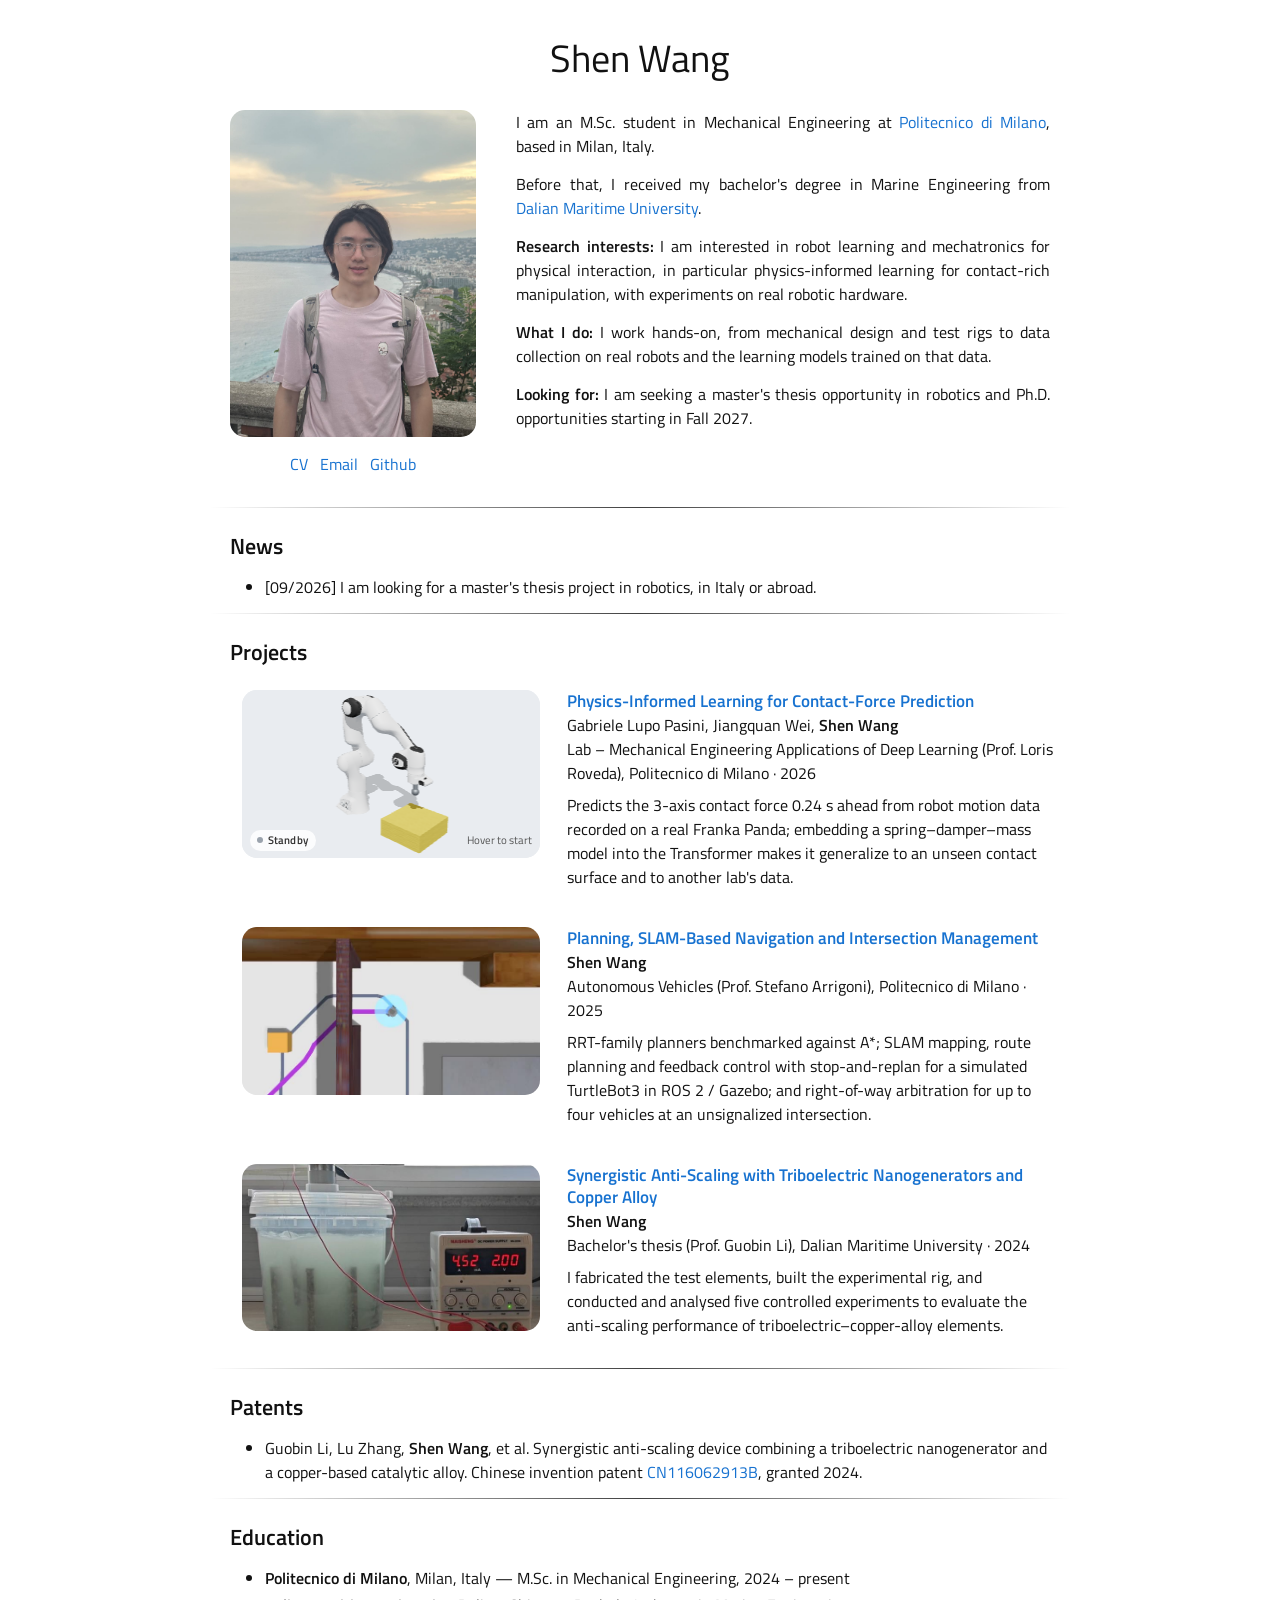
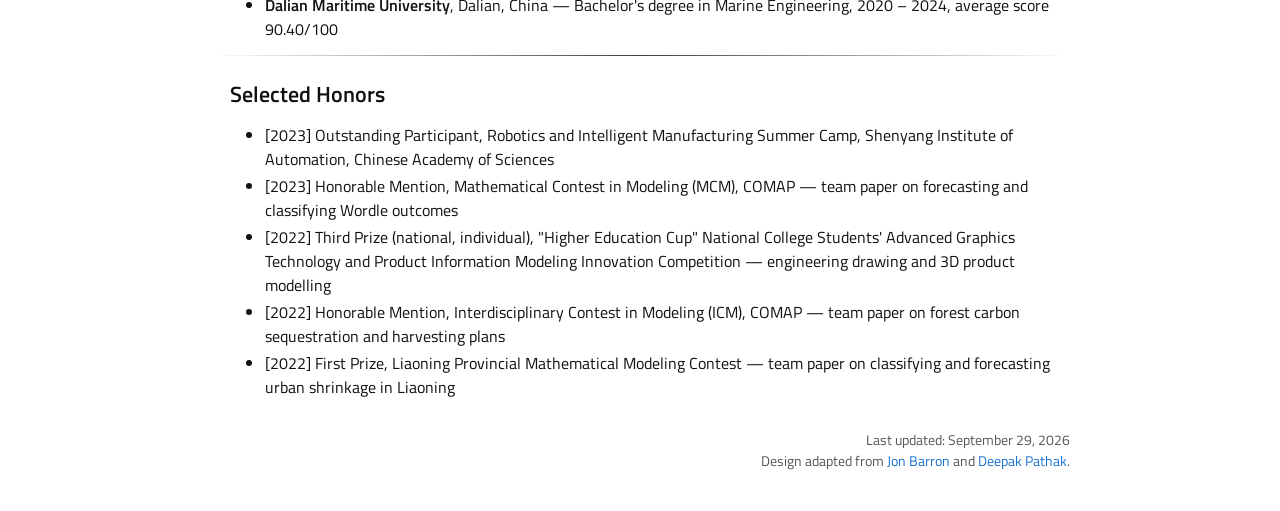
==== index.html @ 91e1607f "Personal academic homepage Static site (HTML, CSS, a little JavaScript; no build step): home page wi" ====
<!DOCTYPE html>
<html lang="en">

<head>
  <meta charset="utf-8">
  <meta name="viewport" content="width=device-width, initial-scale=1">
  <title>Shen Wang</title>
  <meta name="description" content="Shen Wang — M.Sc. student in Mechanical Engineering at Politecnico di Milano.">
  <meta property="og:type" content="website">
  <meta property="og:site_name" content="Shen Wang">
  <meta property="og:title" content="Shen Wang">
  <meta property="og:description" content="Shen Wang — M.Sc. student in Mechanical Engineering at Politecnico di Milano.">
  <meta property="og:url" content="https://shenwang-robotics.github.io/">
  <meta property="og:image" content="https://shenwang-robotics.github.io/images/og_card.jpg">
  <meta property="og:image:width" content="1200">
  <meta property="og:image:height" content="630">
  <meta name="twitter:card" content="summary_large_image">
  <link rel="icon" href="images/favicon.svg" type="image/svg+xml">
  <link href="https://fonts.googleapis.com/css?family=Titillium+Web:400,600,400italic,600italic,300,300italic" rel="stylesheet">
  <link href="css/style.css?v=20260928b" rel="stylesheet">
</head>

<body>
<div class="page">

  <!-- ======================= HEADER + INTRO ======================= -->
  <h1 class="page-title">Shen Wang</h1>

  <section class="intro">
    <div class="intro-side">
      <img src="images/profile.jpg" width="1298" height="1730" alt="Shen Wang">
      <p class="links">
        <a href="data/CV.pdf">CV</a>
        <!-- email: js/site.js builds the mailto from data-user (before @) and data-domain (after @) -->
        <a class="email" data-user="shenw2835" data-domain="gmail.com" href="#">Email</a>
        <!-- GitHub profile not linked yet; for now this points back to the site itself -->
        <a href="./">Github</a>
      </p>
    </div>

    <div class="intro-bio">
      <p>I am an M.Sc. student in Mechanical Engineering at
        <a href="https://www.polimi.it/en">Politecnico di Milano</a>, based in Milan, Italy.
      </p>
      <p>Before that, I received my bachelor's degree in Marine Engineering from
        <a href="https://english.dlmu.edu.cn/">Dalian Maritime University</a>.
      </p>

      <p><strong>Research interests:</strong> I am interested in robot learning and mechatronics for physical interaction,
        in particular physics-informed learning for contact-rich manipulation, with experiments on real robotic hardware.</p>
      <p><strong>What I do:</strong> I work hands-on, from mechanical design and test rigs to
        data collection on real robots and the learning models trained on that data.</p>
      <p><strong>Looking for:</strong> I am seeking a master's thesis opportunity in robotics and Ph.D. opportunities starting in Fall 2027.</p>
    </div>
  </section>

  <hr>

  <!-- ======================= NEWS ======================= -->
  <h2 class="section-title">News</h2>
  <ul class="news">
    <li>[09/2026] I am looking for a master's thesis project in robotics, in Italy or abroad.</li>
    <!-- 模板：
    <li>[09/2026] Started my M.Sc. thesis at <a href="#">Lab name</a>.</li>
    -->

    <!-- 条目多了以后，把旧的折叠起来：
    <li><button class="linklike" data-toggle="news-more">---- show more ----</button></li>
    <div id="news-more" hidden>
      <li>[MM/YYYY] older item</li>
    </div>
    -->
  </ul>

  <hr>

  <!-- ======================= PROJECTS ======================= -->
  <!-- 对应原站的 Publications。以后有论文了，上面再加一个同结构的 Publications 区块即可。 -->
  <h2 class="section-title">Projects</h2>

  <!-- ========== Deep Learning Lab (2026) — detail page: projects/dl_lab/ ========== -->
  <article class="project" id="dl_lab">
    <div class="project-media">
      <!-- 交互缩略图（js/franka_teaser.js）：鼠标移上去开始按压，点击进入项目页。触屏上保持待命，点击直接跳转。 -->
      <a href="projects/dl_lab/" class="sim sim-compact" data-assets="assets/panda/" data-touch="link"
         aria-label="Physics-informed Transformer project page">
        <img class="sim-fallback" src="images/project_placeholder.svg" alt="">
        <span class="sim-hud">
          <span class="sim-state">Standby</span>
          <span class="sim-hint">Hover to start</span>
        </span>
      </a>
    </div>
    <div class="project-text">
      <h3 class="project-title"><a href="projects/dl_lab/">Physics-Informed Learning for Contact-Force Prediction</a></h3>
      <p class="project-meta">
        Gabriele Lupo Pasini, Jiangquan Wei, <strong>Shen Wang</strong><br>
        Lab – Mechanical Engineering Applications of Deep Learning (Prof. Loris Roveda), Politecnico di Milano · 2026
      </p>
      <p>
        Predicts the 3-axis contact force 0.24&nbsp;s ahead from robot motion data recorded on a real Franka Panda;
        embedding a spring–damper–mass model into the Transformer makes it generalize to an unseen contact surface and to another lab's data.
      </p>
    </div>
  </article>

  <!-- ========== Autonomous Vehicles course projects (2025) — detail page: projects/av_projects/ ========== -->
  <article class="project" id="av_projects">
    <div class="project-media">
      <a href="projects/av_projects/" aria-label="Autonomous Vehicles course projects page">
        <video data-hover data-src="images/av_projects/teaser.mp4" poster="images/av_projects/teaser_poster.jpg"
               width="640" height="360" playsinline loop muted preload="none"></video>
      </a>
    </div>
    <div class="project-text">
      <h3 class="project-title"><a href="projects/av_projects/">Planning, SLAM-Based Navigation and Intersection Management</a></h3>
      <p class="project-meta">
        <strong>Shen Wang</strong><br>
        Autonomous Vehicles (Prof. Stefano Arrigoni), Politecnico di Milano · 2025
      </p>
      <p>
        RRT-family planners benchmarked against A*; SLAM mapping, route planning and feedback control with
        stop-and-replan for a simulated TurtleBot3 in ROS&nbsp;2 / Gazebo; and right-of-way arbitration for up to four
        vehicles at an unsignalized intersection.
      </p>
    </div>
  </article>

  <!-- ========== B.Eng. thesis (2024) — detail page: projects/bsc_thesis/ ========== -->
  <article class="project" id="bsc_thesis">
    <div class="project-media">
      <a href="projects/bsc_thesis/" aria-label="Bachelor's thesis project page">
        <img src="images/bsc_thesis/thumb.jpg" alt="Test rig for the anti-scaling experiment" width="694" height="390" loading="lazy">
      </a>
    </div>
    <div class="project-text">
      <h3 class="project-title"><a href="projects/bsc_thesis/">Synergistic Anti-Scaling with Triboelectric Nanogenerators and Copper Alloy</a></h3>
      <p class="project-meta">
        <strong>Shen Wang</strong><br>
        Bachelor's thesis (Prof. Guobin Li), Dalian Maritime University · 2024
      </p>
      <p>
        I fabricated the test elements, built the experimental rig, and conducted and analysed five controlled
        experiments to evaluate the anti-scaling performance of triboelectric–copper-alloy elements.
      </p>
    </div>
  </article>

  <!-- ========== 项目模板 B：循环短视频（推荐，有 demo 视频就用这个） ==========
       视频放 images/<项目名>/teaser.mp4，压缩命令见 README。
       data-src + data-autoplay：滚动到屏幕内才加载并播放；换成 data-hover：鼠标移上去才播放，移开回到封面（触屏上仍自动播放）。
       标题和缩略图都链接到详情页 projects/<id>/index.html（复制 projects/dl_lab/ 改）。

  <article class="project" id="PROJECTID">
    <div class="project-media">
      <a href="projects/PROJECTID/">
        <video data-autoplay data-src="images/PROJECTID/teaser.mp4" poster="images/project_placeholder.svg"
               playsinline loop muted preload="none"></video>
      </a>
    </div>
    <div class="project-text">
      <h3 class="project-title"><a href="projects/PROJECTID/">Project Title</a></h3>
      <p class="project-meta">
        <strong>Shen Wang</strong>, Teammate A, Teammate B<br>
        Course / Lab, Politecnico di Milano · 2026<br>
        <span class="award">Optional: grade / award line</span>
      </p>
      <p>
        <a href="data/PROJECTID_report.pdf">report</a> |
        <a href="https://github.com/...">code</a>
      </p>
    </div>
  </article>
  -->

  <!-- ========== 论文条目额外用到的 bibtex 折叠（以后用） ==========
      <button class="linklike" data-toggle="PAPERID_bib">bibtex</button>
      <pre id="PAPERID_bib" class="bib" hidden>
@article{...}
      </pre>
  -->

  <hr>

  <!-- ======================= PATENTS ======================= -->
  <h2 class="section-title">Patents</h2>
  <ul class="plain-list">
    <li>Guobin Li, Lu Zhang, <strong>Shen Wang</strong>, et al. Synergistic anti-scaling device combining a triboelectric
      nanogenerator and a copper-based catalytic alloy. Chinese invention patent
      <a href="https://patents.google.com/patent/CN116062913B/en">CN116062913B</a>, granted 2024.</li>
  </ul>

  <hr>

  <!-- ======================= EDUCATION ======================= -->
  <h2 class="section-title">Education</h2>
  <ul class="plain-list">
    <li><strong>Politecnico di Milano</strong>, Milan, Italy — M.Sc. in Mechanical Engineering, 2024 – present</li>
    <li><strong>Dalian Maritime University</strong>, Dalian, China — Bachelor's degree in Marine Engineering, 2020 – 2024,
      average score 90.40/100</li>
  </ul>

  <!-- ======================= HONORS ======================= -->
  <hr>
  <h2 class="section-title">Selected Honors</h2>
  <ul class="plain-list">
    <li>[2023] Outstanding Participant, Robotics and Intelligent Manufacturing Summer Camp, Shenyang Institute of Automation, Chinese Academy of Sciences</li>
    <li>[2023] Honorable Mention, Mathematical Contest in Modeling (MCM), COMAP — team paper on forecasting and classifying Wordle outcomes</li>
    <li>[2022] Third Prize (national, individual), "Higher Education Cup" National College Students' Advanced Graphics Technology and Product Information Modeling Innovation Competition — engineering drawing and 3D product modelling</li>
    <li>[2022] Honorable Mention, Interdisciplinary Contest in Modeling (ICM), COMAP — team paper on forest carbon sequestration and harvesting plans</li>
    <li>[2022] First Prize, Liaoning Provincial Mathematical Modeling Contest — team paper on classifying and forecasting urban shrinkage in Liaoning</li>
  </ul>

  <p class="footer">
    Last updated: September 29, 2026<br>
    Design adapted from <a href="https://jonbarron.info/">Jon Barron</a> and
    <a href="https://www.cs.cmu.edu/~dpathak/">Deepak Pathak</a>.
  </p>

</div>

<script src="js/site.js?v=20260928a"></script>
</body>
</html>
---- css/style.css ----
/* Design credits: Jon Barron, Deepak Pathak, Abhishek Kar, Saurabh Gupta.
   Same look as the classic table-based template, rebuilt with flexbox so it works on phones. */

:root {
  --link: #1772d0;
  --link-hover: #f09228;
  --text: #111;
  --muted: #555;
  --font: 'Titillium Web', Verdana, Helvetica, sans-serif;
}

* { box-sizing: border-box; }

html { color-scheme: light; }

body {
  margin: 0;
  background: #fff;
  color: var(--text);
  font-family: var(--font);
  font-size: 16px;
  font-weight: 400;
  line-height: 1.5;
}

a { color: var(--link); text-decoration: none; }
a:focus, a:hover { color: var(--link-hover); }

strong { font-weight: 600; }

.page {
  max-width: 900px;
  margin: 0 auto;
  padding: 20px 20px 40px;
}

/* ---------- header + intro ---------- */

.page-title {
  margin: 16px 0 8px;
  text-align: center;
  font-size: 38px;
  font-weight: 400;
  line-height: 1.2;
}

.intro {
  display: flex;
  gap: 40px;
  padding: 20px;
}

.intro-side { flex: 0 0 30%; min-width: 0; text-align: center; }
.intro-side img { width: 100%; border-radius: 15px; display: block; }
.intro-side .links {
  display: flex;
  flex-wrap: wrap;
  justify-content: center;
  gap: 4px 12px;
  margin: 14px 0 0;
  line-height: 1.7;
}
.intro-side .links a { white-space: nowrap; }

.intro-bio { flex: 1; min-width: 0; text-align: justify; }
.intro-bio p { margin: 0 0 14px; }

/* ---------- sections ---------- */

hr {
  border: 0;
  height: 1px;
  margin: 8px 0;
  background-image: linear-gradient(to right, rgba(0,0,0,0), rgba(0,0,0,0.75), rgba(0,0,0,0));
}

.section-title {
  margin: 0;
  padding: 14px 10px 6px 20px;
  font-size: 22px;
  font-weight: 600;
}

.section-note { margin: 0; padding: 0 20px 4px; color: var(--muted); }

.news, .plain-list { margin: 6px 0 14px; padding: 0 20px 0 55px; }
.news li, .plain-list li { margin: 3px 0; }

/* ---------- project rows (the "Publications" table in the original) ---------- */

.project {
  display: flex;
  gap: 10px;
  padding: 15px;
}

.project-media { flex: 0 0 40%; min-width: 0; text-align: center; }
.project-media img,
.project-media video {
  width: 90%;
  border-radius: 15px;
  display: block;
  margin: 0 auto;
  background: #eee;
}

.project-text { flex: 1; min-width: 0; }
.project-text p { margin: 0 0 8px; }

.project-title {
  margin: 0;
  font-size: 17px;
  font-weight: 600;
  line-height: 1.35;
}

.project-meta { color: var(--text); }
.award { color: rgb(255, 100, 100); font-weight: 600; }

.details { text-align: justify; font-style: italic; }

pre.bib {
  margin: 8px 0 0;
  padding: 10px;
  overflow-x: auto;
  font-size: 13px;
  background: #f6f6f6;
  border-radius: 6px;
}

/* "abstract | bibtex" style toggles: buttons that look like links */
button.linklike {
  padding: 0;
  border: 0;
  background: none;
  color: var(--link);
  font: inherit;
  cursor: pointer;
}
button.linklike:hover, button.linklike:focus { color: var(--link-hover); }

/* ---------- misc ---------- */

/* Unfilled placeholder — search the HTML for "todo" to find them all. */
.todo { background: #fff3bf; border-radius: 3px; padding: 0 3px; }

.footer {
  margin: 30px 0 0;
  text-align: right;
  font-size: 14px;
  color: var(--muted);
}

/* ---------- phones ---------- */

@media (max-width: 700px) {
  .page { padding: 12px 16px 32px; }
  .page-title { font-size: 30px; }
  .intro { flex-direction: column; gap: 18px; padding: 12px 0; }
  .intro-side { flex: none; }
  .intro-side img { max-width: 160px; margin: 0 auto; }
  .intro-bio { text-align: left; }
  .section-title { padding-left: 0; }
  .section-note { padding-left: 0; }
  .news, .plain-list { padding: 0 0 0 22px; }
  .project { flex-direction: column; padding: 14px 0; }
  .project-media { flex: none; }
  .project-media img, .project-media video { width: 100%; }
  .details { text-align: left; }
}

/* ======================================================================
   Project pages (projects/<id>/index.html)
   ====================================================================== */

.pp-back { margin: 4px 0 0; font-size: 15px; }

.pp-header { text-align: center; padding: 10px 20px 0; }
.pp-title {
  margin: 14px 0 12px;
  font-size: 32px;
  font-weight: 600;
  line-height: 1.25;
}
.pp-authors { margin: 0 0 4px; font-size: 18px; }
.pp-affil { margin: 0 0 4px; color: var(--muted); }
.pp-header .award { margin: 0; }

.pp-teaser { max-width: 720px; margin: 24px auto 8px; padding: 0 20px; }
.pp-teaser img, .pp-teaser video {
  width: 100%;
  border-radius: 15px;
  display: block;
  background: #eee;
}

.pp-section { padding: 0 20px; }
.pp-section h2 { margin: 26px 0 8px; font-size: 22px; font-weight: 600; }
.pp-section p { margin: 0 0 12px; text-align: justify; }
.pp-section ul { margin: 0 0 12px; padding-left: 24px; }
.pp-section li { margin: 4px 0; }

.pp-section p.pp-eq { text-align: center; margin: 10px 0 14px; font-size: 17px; }

figure { margin: 18px 0; }
figure img { width: 100%; display: block; border-radius: 6px; }
figure.fig-mid { max-width: 680px; margin-left: auto; margin-right: auto; }
figure.fig-narrow { max-width: 420px; margin-left: auto; margin-right: auto; }
.fig-row { display: flex; flex-wrap: wrap; gap: 12px; justify-content: center; margin: 14px 0 18px; }
.fig-row img { flex: 1 1 220px; max-width: 280px; min-width: 0; height: auto; align-self: flex-start; border: 1px solid #ddd; border-radius: 6px; }
figcaption { margin-top: 8px; font-size: 14px; color: var(--muted); text-align: justify; }

/* looping clips: two figures (image or clip) side by side that stack on narrow screens */
video, img { height: auto; } /* width/height attributes only set the aspect ratio, so the box keeps its shape before the media loads */
figure video { width: 100%; display: block; border-radius: 6px; background: #eee; }
.fig-row-video { align-items: flex-start; gap: 16px; }
.fig-row-video figure { flex: 1 1 260px; max-width: 360px; min-width: 0; margin: 0; }
.fig-row-video figure img,
.fig-row-video figure video { width: 100%; max-width: none; border: 1px solid #ddd; }
figure.fig-framed img, figure.fig-framed video { border: 1px solid #ddd; } /* white-background clip on its own */

/* wide content scrolls inside its own box, never the page */
.scroll-x { overflow-x: auto; }
.scroll-x > svg { min-width: 680px; width: 100%; height: auto; display: block; }

table.results {
  width: 100%;
  min-width: 560px;
  border-collapse: collapse;
  font-size: 15px;
}
table.results th, table.results td { padding: 6px 10px; text-align: center; }
table.results th:first-child, table.results td:first-child { text-align: left; }
table.results thead th { border-bottom: 1px solid #333; font-weight: 600; }
table.results tbody tr.group td {
  padding-top: 12px;
  text-align: left;
  font-weight: 600;
  border-bottom: 1px solid #ccc;
}
table.results td.best { font-weight: 600; }
table.results td.base { color: var(--muted); }
table.results td.fail { color: rgb(255, 100, 100); }

@media (max-width: 700px) {
  .pp-header { padding: 6px 0 0; }
  .pp-title { font-size: 25px; }
  .pp-authors { font-size: 16px; }
  .pp-teaser, .pp-section { padding: 0; }
  .pp-section p, figcaption { text-align: left; }
}
sup { line-height: 0; }

/* ---------- interactive teaser ---------- */
.sim {
  position: relative;
  aspect-ratio: 16 / 9;
  max-width: 100%;
  border-radius: 15px;
  overflow: hidden;
  background: #e9ecf0;
  cursor: pointer;
  touch-action: pan-y;
}
.sim canvas { position: absolute; inset: 0; width: 100%; height: 100%; display: block; }
.sim .sim-fallback { width: 100%; height: 100%; object-fit: cover; border-radius: 0; }
.sim.sim-ready .sim-fallback { display: none; }
.sim-hud {
  position: absolute; left: 14px; right: 14px; bottom: 12px;
  display: flex; justify-content: space-between; align-items: center; gap: 10px;
  font-size: 13px; pointer-events: none; opacity: 0;
}
.sim.sim-ready .sim-hud { opacity: 1; }
.sim-state {
  padding: 3px 10px 3px 22px; border-radius: 999px; position: relative;
  background: rgba(255,255,255,0.82); color: #333; font-weight: 600; letter-spacing: 0.02em;
}
.sim-state::before {
  content: ""; position: absolute; left: 9px; top: 50%; width: 7px; height: 7px; margin-top: -3.5px;
  border-radius: 50%; background: #9aa3ad; transition: background 0.25s;
}
.sim.sim-running .sim-state::before { background: #2fb36a; }
.sim-hint { color: #555; transition: opacity 0.3s; }
.sim.sim-running .sim-hint { opacity: 0; }

/* homepage thumbnail variant */
.project-media .sim { display: block; width: 90%; margin: 0 auto; color: inherit; }
.sim-compact .sim-hud { left: 8px; right: 8px; bottom: 7px; font-size: 11px; }
.sim-compact .sim-state { padding: 2px 8px 2px 18px; }
.sim-compact .sim-state::before { left: 7px; width: 6px; height: 6px; margin-top: -3px; }
@media (max-width: 700px) { .project-media .sim { width: 100%; } }

/* transparent variant (project page): no backdrop box; the canvas fades out at its edges so the floor shadow
   never ends in a straight cut */
.sim-transparent { background: none; border-radius: 0; overflow: visible; margin-bottom: 30px; }
.sim-transparent canvas {
  -webkit-mask-image: linear-gradient(to right, transparent 0, #000 12%, #000 88%, transparent 100%),
                      linear-gradient(to bottom, transparent 0, #000 4%, #000 92%, transparent 100%);
  -webkit-mask-composite: source-in;
  mask-image: linear-gradient(to right, transparent 0, #000 12%, #000 88%, transparent 100%),
              linear-gradient(to bottom, transparent 0, #000 4%, #000 92%, transparent 100%);
  mask-composite: intersect;
}
.sim-transparent .sim-hud { justify-content: center; gap: 14px; bottom: -26px; }
.sim-transparent .sim-state { background: #eef0f3; }
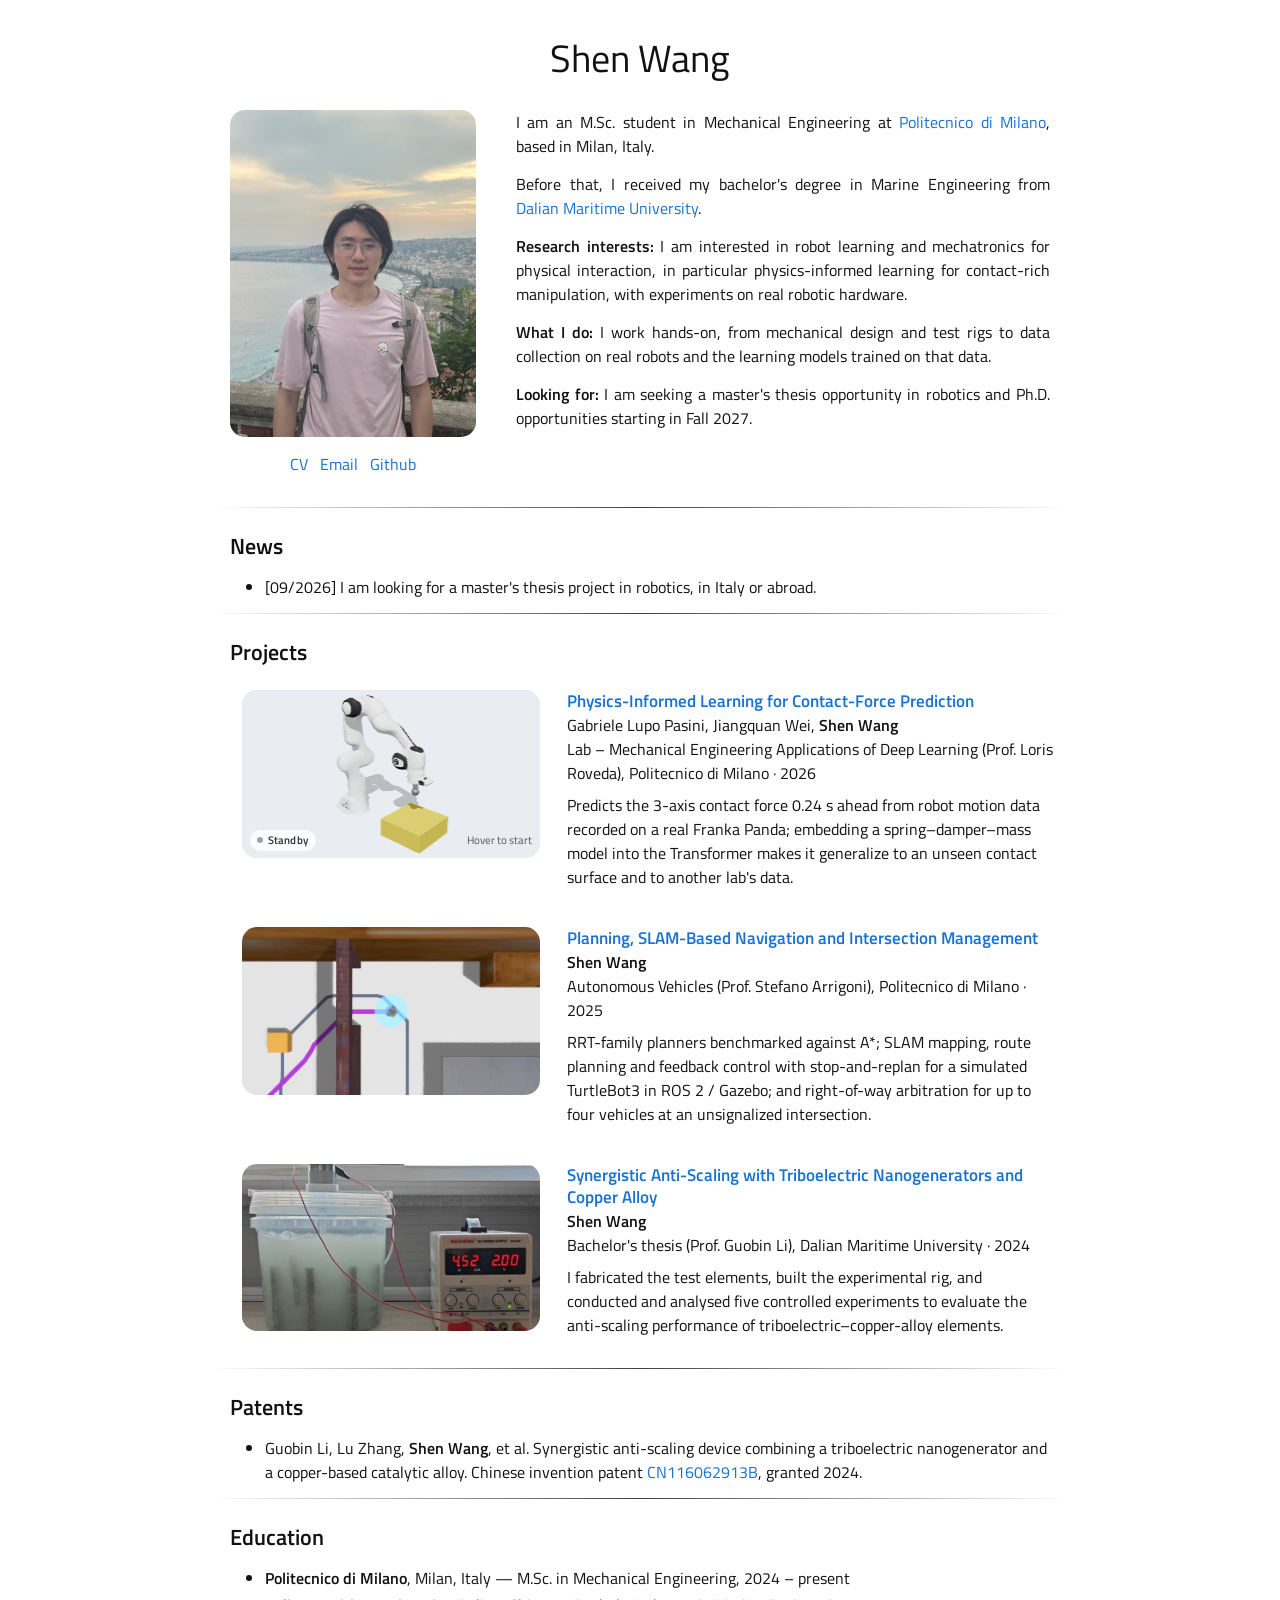
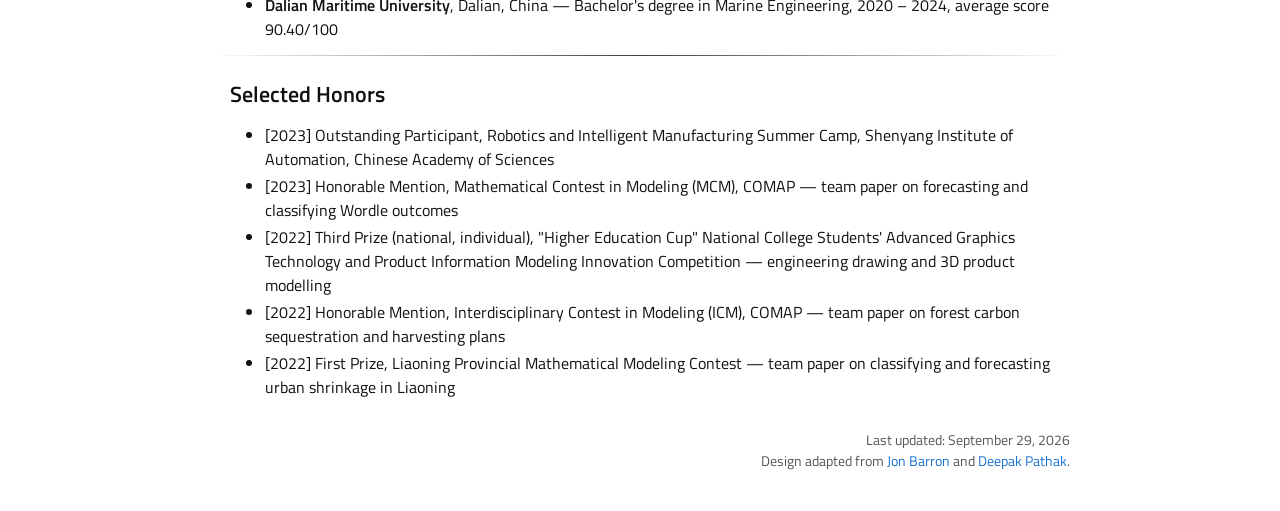
==== commit 637ea2c3: "Add cookieless analytics (Umami) with time-on-page and CV click events Co-Authored-By: Claude Opus 5" ====
--- a/index.html
+++ b/index.html
@@ -18,6 +18,7 @@
   <link rel="icon" href="images/favicon.svg" type="image/svg+xml">
   <link href="https://fonts.googleapis.com/css?family=Titillium+Web:400,600,400italic,600italic,300,300italic" rel="stylesheet">
   <link href="css/style.css?v=20260928b" rel="stylesheet">
+  <script defer src="https://cloud.umami.is/script.js" data-website-id="22b63e41-7adc-4b76-a63c-39b0df3349fd" data-domains="shenwang-robotics.github.io"></script>
 </head>
 
 <body>
@@ -30,7 +31,7 @@
     <div class="intro-side">
       <img src="images/profile.jpg" width="1298" height="1730" alt="Shen Wang">
       <p class="links">
-        <a href="data/CV.pdf">CV</a>
+        <a href="data/CV.pdf" data-umami-event="cv-click">CV</a>
         <!-- email: js/site.js builds the mailto from data-user (before @) and data-domain (after @) -->
         <a class="email" data-user="shenw2835" data-domain="gmail.com" href="#">Email</a>
         <!-- GitHub profile not linked yet; for now this points back to the site itself -->
@@ -219,6 +220,6 @@
 
 </div>
 
-<script src="js/site.js?v=20260928a"></script>
+<script src="js/site.js?v=20260929a"></script>
 </body>
 </html>
